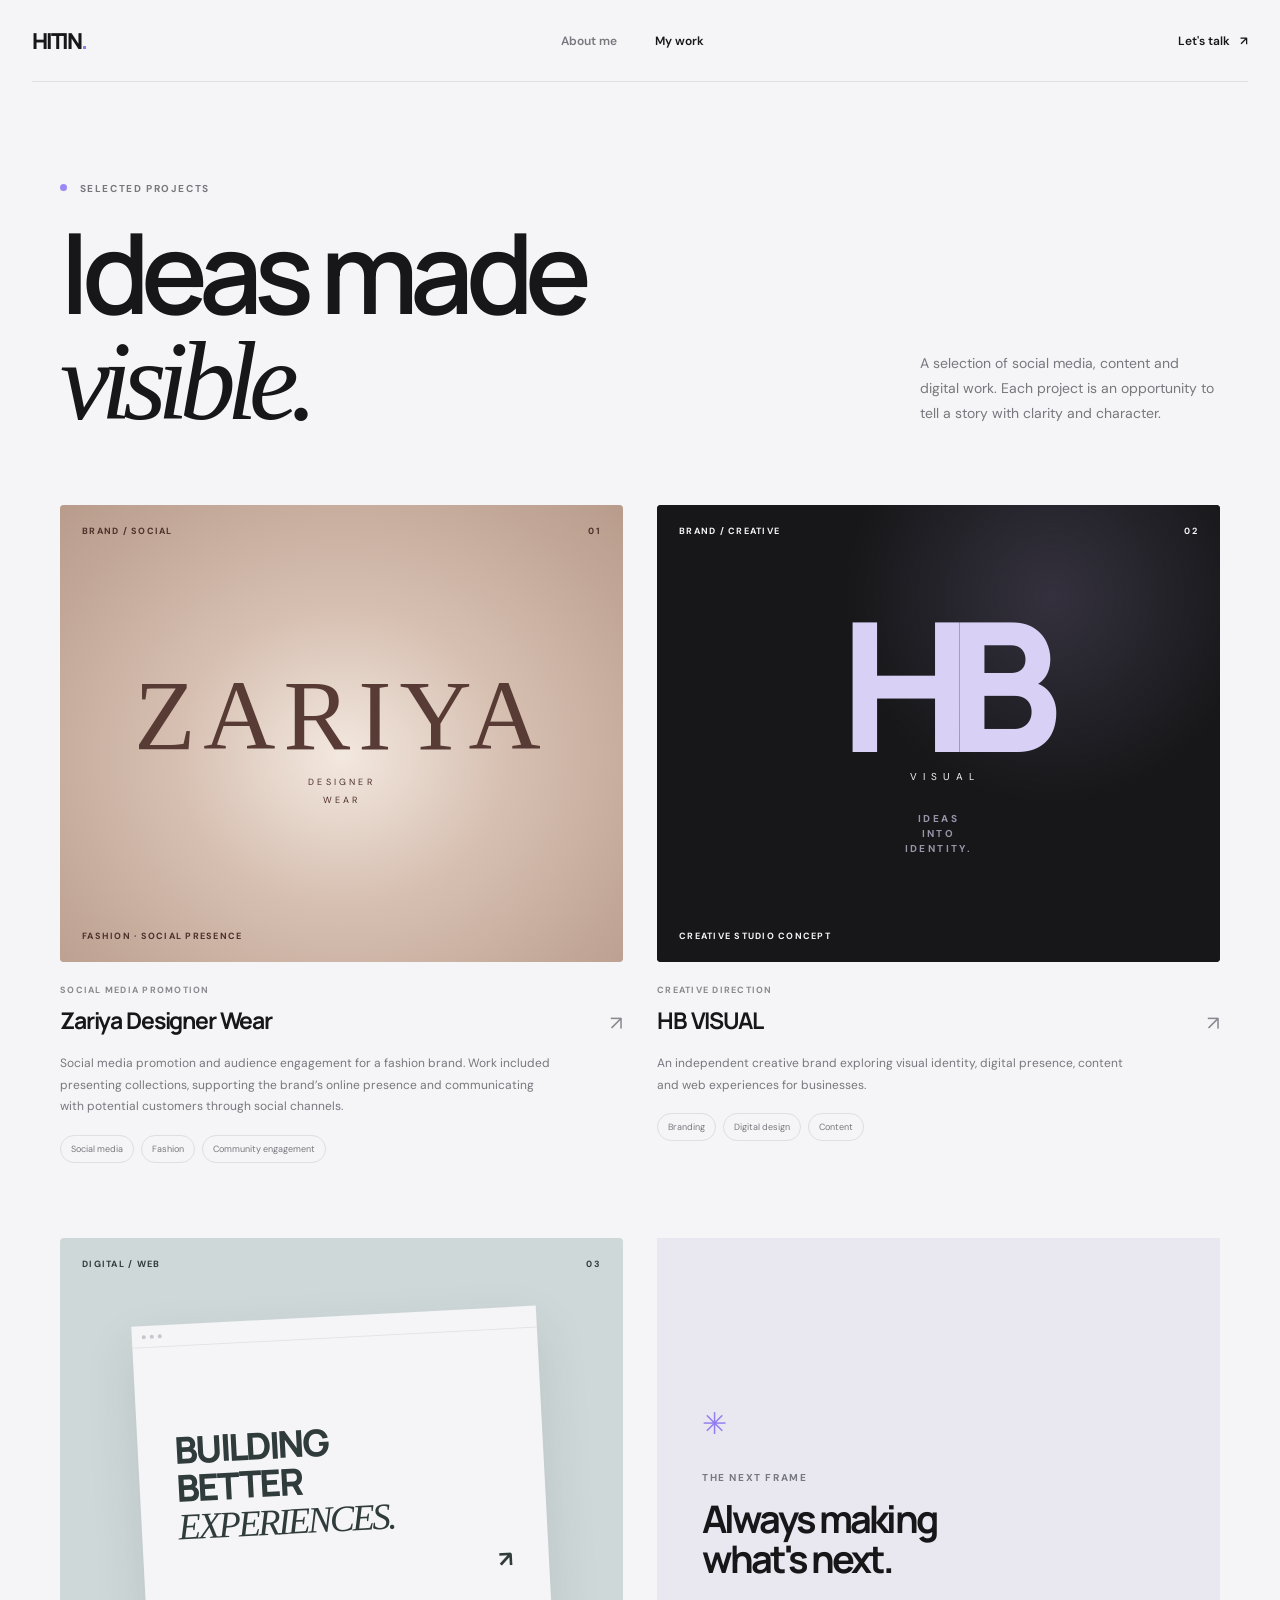
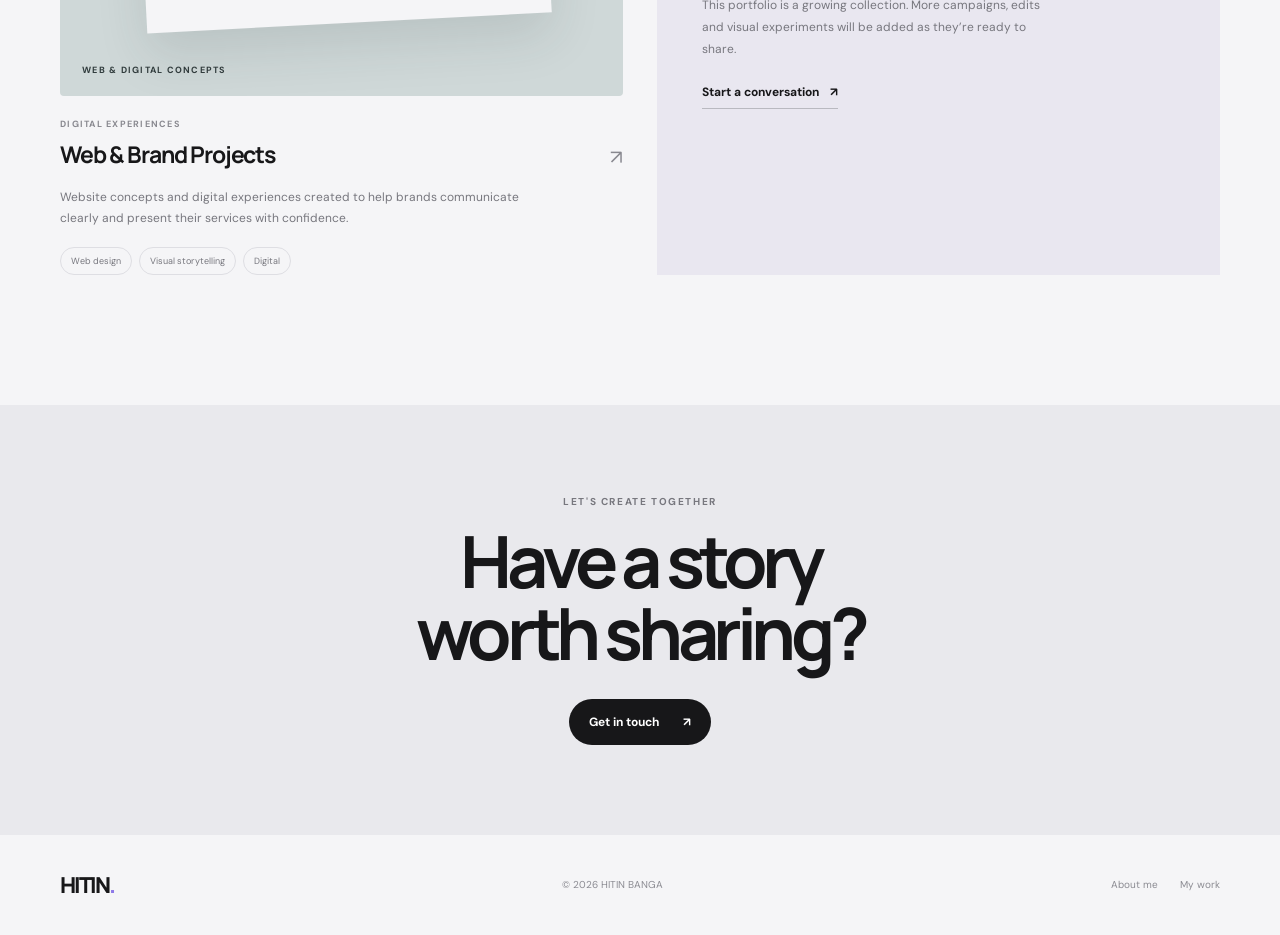
==== work.html @ bdd5cc78 "Add files via upload" ====
<!DOCTYPE html>
<html lang="en">
<head>
  <meta charset="UTF-8">
  <meta name="viewport" content="width=device-width, initial-scale=1">
  <meta name="theme-color" content="#f5f5f7">
  <meta name="description" content="Selected content, social media and digital projects by Hitin Banga.">
  <title>My Work — Hitin Banga</title>
  <link rel="preconnect" href="https://fonts.googleapis.com">
  <link rel="preconnect" href="https://fonts.gstatic.com" crossorigin>
  <link href="https://fonts.googleapis.com/css2?family=DM+Sans:wght@400;500;600;700&family=Manrope:wght@400;500;600;700;800&display=swap" rel="stylesheet">
  <link rel="stylesheet" href="assets/css/style.css">
  <script defer src="assets/js/main.js"></script>
</head>
<body>
  <header class="site-header">
    <a class="wordmark" href="index.html" aria-label="Hitin Banga home">HITIN<span>.</span></a>
    <nav class="nav" aria-label="Main navigation">
      <a class="nav-link" href="index.html">About me</a>
      <a class="nav-link active" href="work.html">My work</a>
    </nav>
    <a class="header-contact" href="index.html#contact">Let's talk <span aria-hidden="true">↗</span></a>
  </header>

  <main>
    <section class="work-hero page-shell">
      <div class="reveal">
        <p class="eyebrow"><span class="eyebrow-dot"></span> SELECTED PROJECTS</p>
        <h1>Ideas made<br><span class="serif-accent">visible.</span></h1>
      </div>
      <p class="work-hero-note reveal">A selection of social media, content and digital work. Each project is an opportunity to tell a story with clarity and character.</p>
    </section>

    <section class="work-grid page-shell">
      <article class="project-card project-feature reveal">
        <a class="project-visual visual-fashion" href="#zariya" aria-label="View Zariya project details">
          <div class="visual-topline"><span>BRAND / SOCIAL</span><span>01</span></div>
          <div class="fashion-art"><span>ZARIYA</span><i>DESIGNER<br>WEAR</i></div>
          <span class="visual-caption">FASHION · SOCIAL PRESENCE</span>
        </a>
        <div class="project-meta" id="zariya"><div><p class="project-type">SOCIAL MEDIA PROMOTION</p><h2>Zariya Designer Wear</h2></div><span class="project-arrow">↗</span></div>
        <p class="project-description">Social media promotion and audience engagement for a fashion brand. Work included presenting collections, supporting the brand’s online presence and communicating with potential customers through social channels.</p>
        <div class="tag-row"><span>Social media</span><span>Fashion</span><span>Community engagement</span></div>
      </article>

      <article class="project-card reveal">
        <a class="project-visual visual-hb" href="#hbvisual" aria-label="View HB VISUAL project details">
          <div class="visual-topline"><span>BRAND / CREATIVE</span><span>02</span></div>
          <div class="hb-art"><span>HB</span><small>VISUAL</small><b>IDEAS<br>INTO<br>IDENTITY.</b></div>
          <span class="visual-caption">CREATIVE STUDIO CONCEPT</span>
        </a>
        <div class="project-meta" id="hbvisual"><div><p class="project-type">CREATIVE DIRECTION</p><h2>HB VISUAL</h2></div><span class="project-arrow">↗</span></div>
        <p class="project-description">An independent creative brand exploring visual identity, digital presence, content and web experiences for businesses.</p>
        <div class="tag-row"><span>Branding</span><span>Digital design</span><span>Content</span></div>
      </article>

      <article class="project-card reveal">
        <a class="project-visual visual-digital" href="#digital" aria-label="View digital projects">
          <div class="visual-topline"><span>DIGITAL / WEB</span><span>03</span></div>
          <div class="digital-art"><div class="browser-bar"><i></i><i></i><i></i></div><div class="browser-content"><span>BUILDING<br>BETTER<br><em>EXPERIENCES.</em></span><b>↗</b></div></div>
          <span class="visual-caption">WEB & DIGITAL CONCEPTS</span>
        </a>
        <div class="project-meta" id="digital"><div><p class="project-type">DIGITAL EXPERIENCES</p><h2>Web & Brand Projects</h2></div><span class="project-arrow">↗</span></div>
        <p class="project-description">Website concepts and digital experiences created to help brands communicate clearly and present their services with confidence.</p>
        <div class="tag-row"><span>Web design</span><span>Visual storytelling</span><span>Digital</span></div>
      </article>

      <article class="project-card project-note-card reveal">
        <div class="note-card-inner">
          <span class="note-star">✳</span>
          <p class="eyebrow">THE NEXT FRAME</p>
          <h2>Always making<br>what's next.</h2>
          <p>This portfolio is a growing collection. More campaigns, edits and visual experiments will be added as they’re ready to share.</p>
          <a class="arrow-link" href="index.html#contact">Start a conversation <span>↗</span></a>
        </div>
      </article>
    </section>

    <section class="work-cta">
      <div class="page-shell work-cta-inner reveal">
        <p class="eyebrow">LET'S CREATE TOGETHER</p>
        <h2>Have a story<br>worth sharing?</h2>
        <a class="button button-dark" href="index.html#contact">Get in touch <span>↗</span></a>
      </div>
    </section>
  </main>

  <footer class="site-footer page-shell">
    <a class="wordmark" href="index.html">HITIN<span>.</span></a>
    <span>© <span id="year"></span> HITIN BANGA</span>
    <div class="footer-links"><a href="index.html">About me</a><a href="work.html">My work</a></div>
  </footer>
</body>
</html>
---- assets/css/style.css ----
:root {
  --paper: #f5f5f7;
  --white: #fff;
  --ink: #171719;
  --muted: #77777e;
  --line: #dedee3;
  --accent: #b7a4ff;
  --font: "DM Sans", -apple-system, BlinkMacSystemFont, "Segoe UI", sans-serif;
  --display: "Manrope", var(--font);
}
* { box-sizing: border-box; }
html { scroll-behavior: smooth; }
body { margin: 0; background: var(--paper); color: var(--ink); font-family: var(--font); -webkit-font-smoothing: antialiased; }
a { color: inherit; text-decoration: none; }
.page-shell { width: min(1160px, calc(100% - 64px)); margin: 0 auto; }
.site-header { height: 82px; width: min(1320px, calc(100% - 64px)); margin: auto; display: flex; align-items: center; justify-content: space-between; border-bottom: 1px solid var(--line); }
.wordmark { font-family: var(--display); font-weight: 800; letter-spacing: -.09em; font-size: 22px; }
.wordmark span { color: #8e79e8; }
.nav { display: flex; align-items: center; gap: 38px; }
.nav-link, .header-contact { font-size: 12px; font-weight: 600; color: #77777e; transition: color .2s ease; }
.nav-link:hover, .nav-link.active, .header-contact { color: var(--ink); }
.header-contact span { margin-left: 7px; }
.hero { min-height: 660px; display: grid; grid-template-columns: 1.1fr .9fr; align-items: center; gap: 70px; padding-top: 76px; padding-bottom: 86px; }
.eyebrow { margin: 0 0 24px; font-size: 10px; font-weight: 700; letter-spacing: .16em; color: #77777e; }
.eyebrow-dot { display: inline-block; width: 7px; height: 7px; border-radius: 50%; background: #9b87f5; margin-right: 9px; vertical-align: 1px; }
h1, h2, h3, p { margin-top: 0; }
h1, h2 { font-family: var(--display); letter-spacing: -.075em; }
.hero h1 { font-size: clamp(56px, 7vw, 92px); line-height: .99; font-weight: 600; margin: 0 0 30px; }
.serif-accent { font-family: Georgia, "Times New Roman", serif; font-weight: 400; font-style: italic; letter-spacing: -.08em; }
.hero-intro { max-width: 440px; font-size: 16px; line-height: 1.8; color: #6e6e75; }
.hero-actions { display: flex; align-items: center; gap: 28px; margin-top: 36px; }
.button { display: inline-flex; align-items: center; justify-content: center; gap: 24px; padding: 15px 20px; border-radius: 999px; font-size: 12px; font-weight: 700; transition: transform .2s ease, background .2s ease; }
.button:hover { transform: translateY(-3px); }
.button-dark { color: white; background: var(--ink); }
.button-dark:hover { background: #38383d; }
.button-light { color: var(--ink); background: white; }
.text-link, .arrow-link { font-size: 12px; font-weight: 700; }
.text-link span, .arrow-link span { margin-left: 8px; }
.hero-visual { position: relative; max-width: 470px; width: 100%; justify-self: end; }
.portrait-frame { height: 500px; border-radius: 5px; overflow: hidden; position: relative; background: linear-gradient(145deg, #e5e1ed, #c5bdcf 52%, #9991a6); }
.portrait-placeholder { height: 100%; display: flex; align-items: center; justify-content: center; flex-direction: column; background: radial-gradient(ellipse at 50% 35%, rgba(255,255,255,.55), transparent 45%), linear-gradient(145deg, #d9d5e1, #a8a0b5); }
.portrait-monogram { font-family: var(--display); font-size: clamp(100px, 16vw, 190px); font-weight: 800; letter-spacing: -.12em; color: rgba(255,255,255,.72); }
.portrait-note { font-size: 9px; letter-spacing: .2em; line-height: 1.7; text-align: center; color: rgba(32,30,38,.58); }
.image-index { position: absolute; left: 20px; bottom: 18px; color: white; font-size: 9px; letter-spacing: .16em; }
.floating-note { position: absolute; right: -28px; bottom: 52px; background: white; padding: 17px 20px; display: flex; align-items: center; gap: 13px; box-shadow: 0 12px 35px #17171912; font-size: 11px; line-height: 1.5; }
.note-star { font-size: 25px; color: #927df0; }
.intro-strip { border-top: 1px solid var(--line); border-bottom: 1px solid var(--line); }
.strip-inner { min-height: 68px; display: flex; justify-content: space-between; align-items: center; gap: 20px; color: #898990; font-size: 9px; letter-spacing: .13em; font-weight: 700; }
.strip-line { height: 1px; flex: 1; background: var(--line); max-width: 100px; }
.section { padding-top: 135px; padding-bottom: 135px; }
.section-heading h2, .skills-title h2 { font-size: clamp(42px, 5.2vw, 66px); line-height: 1.08; font-weight: 600; margin: 0; }
.muted { color: #a0a0a7; }
.about-grid { display: grid; grid-template-columns: 1fr 1fr; gap: 100px; margin-top: 75px; }
.large-copy { max-width: 480px; font-family: var(--display); font-size: 27px; line-height: 1.45; letter-spacing: -.045em; }
.about-body { max-width: 470px; color: #77777e; font-size: 14px; line-height: 1.9; }
.about-body p { margin-bottom: 20px; }
.arrow-link { display: inline-block; margin-top: 12px; color: var(--ink); border-bottom: 1px solid #b9b9c0; padding-bottom: 8px; }
.skills-section { background: #ececf0; padding: 110px 0; }
.skills-layout { display: grid; grid-template-columns: .8fr 1.2fr; gap: 100px; }
.skill-list { border-top: 1px solid #d5d5dc; }
.skill-row { display: grid; grid-template-columns: 38px 1fr 1fr; align-items: center; gap: 12px; min-height: 68px; border-bottom: 1px solid #d5d5dc; }
.skill-row span:first-child { font-size: 10px; color: #a1a1a8; }
.skill-row strong { font-size: 13px; font-weight: 600; }
.skill-row span:last-child { font-size: 11px; color: #898990; text-align: right; }
.approach-section { padding-bottom: 150px; }
.principles { display: grid; grid-template-columns: repeat(3, 1fr); gap: 55px; margin-top: 75px; }
.principle { border-top: 1px solid var(--line); padding-top: 20px; }
.principle-number { color: #9b87f5; font-size: 10px; letter-spacing: .12em; }
.principle h3 { font-family: var(--display); font-size: 22px; letter-spacing: -.04em; margin: 35px 0 12px; }
.principle p { max-width: 260px; font-size: 13px; line-height: 1.8; color: #818188; }
.contact-band { background: #19191c; color: white; padding: 100px 0; }
.contact-inner { display: flex; justify-content: space-between; align-items: end; gap: 60px; }
.contact-band .eyebrow { color: #a4a4ac; }
.contact-band h2 { font-size: clamp(48px, 6vw, 76px); line-height: 1.04; font-weight: 500; margin: 0; }
.contact-band .serif-accent { color: #c3b6ff; }
.contact-side { max-width: 280px; padding-bottom: 5px; }
.contact-side p { font-size: 13px; line-height: 1.8; color: #aaaab1; margin-bottom: 25px; }
.site-footer { min-height: 100px; display: flex; justify-content: space-between; align-items: center; gap: 20px; }
.site-footer > span, .footer-links a { color: #8b8b92; font-size: 10px; }
.footer-links { display: flex; gap: 22px; }
.work-hero { min-height: 390px; display: flex; justify-content: space-between; align-items: end; padding-top: 100px; padding-bottom: 70px; gap: 60px; }
.work-hero h1 { font-size: clamp(65px, 9vw, 112px); line-height: .94; font-weight: 600; margin: 0; }
.work-hero-note { max-width: 300px; color: #77777e; font-size: 14px; line-height: 1.8; margin-bottom: 8px; }
.work-grid { display: grid; grid-template-columns: 1fr 1fr; column-gap: 34px; row-gap: 75px; padding-bottom: 130px; }
.project-visual { display: block; position: relative; width: 100%; aspect-ratio: 1.23; overflow: hidden; border-radius: 4px; transition: transform .35s ease; }
.project-visual:hover { transform: translateY(-5px); }
.visual-topline { position: absolute; z-index: 2; top: 20px; left: 22px; right: 22px; display: flex; justify-content: space-between; font-size: 9px; letter-spacing: .14em; font-weight: 700; }
.visual-caption { position: absolute; left: 22px; bottom: 20px; font-size: 9px; letter-spacing: .14em; font-weight: 700; }
.visual-fashion { background: #d9c9bb; color: #4d302a; }
.fashion-art { position: absolute; inset: 0; display: flex; align-items: center; justify-content: center; flex-direction: column; background: radial-gradient(ellipse at 50% 55%, #f3e8df 0, #d6bfb1 42%, #b89b8b 100%); }
.fashion-art span { font-family: Georgia, serif; font-size: clamp(50px, 8vw, 100px); letter-spacing: .08em; color: #573b34; }
.fashion-art i { font-style: normal; font-size: 9px; letter-spacing: .36em; line-height: 2; text-align: center; }
.visual-hb { background: #171719; color: #f5f5f7; }
.hb-art { position: absolute; inset: 0; display: flex; flex-direction: column; justify-content: center; align-items: center; background: radial-gradient(circle at 70% 20%, #34313e, transparent 38%), #171719; }
.hb-art > span { font-family: var(--display); font-size: clamp(100px, 15vw, 180px); line-height: .8; font-weight: 800; letter-spacing: -.14em; color: #d8d1f5; }
.hb-art small { font-size: 10px; letter-spacing: .6em; margin: 15px 0 28px 12px; }
.hb-art b { font-size: 10px; line-height: 1.5; letter-spacing: .24em; text-align: center; color: #9994a8; }
.visual-digital { background: #cfd8d8; color: #303b3c; }
.digital-art { position: absolute; width: 72%; height: 67%; top: 17%; left: 14%; background: #f5f5f7; box-shadow: 0 22px 50px #26353620; transform: rotate(-3deg); }
.browser-bar { height: 22px; border-bottom: 1px solid #e3e4e6; display: flex; align-items: center; gap: 4px; padding-left: 10px; }
.browser-bar i { height: 4px; width: 4px; border-radius: 50%; background: #c6c6cc; }
.browser-content { height: calc(100% - 22px); padding: 10% 9%; display: flex; justify-content: space-between; align-items: center; }
.browser-content span { font-family: var(--display); font-size: clamp(18px, 3vw, 37px); line-height: 1.03; font-weight: 800; letter-spacing: -.07em; }
.browser-content em { font-family: Georgia, serif; font-weight: 400; }
.browser-content b { font-size: 22px; align-self: end; }
.project-meta { display: flex; justify-content: space-between; align-items: end; margin-top: 22px; }
.project-type { font-size: 9px; color: #898990; letter-spacing: .14em; font-weight: 700; margin-bottom: 8px; }
.project-meta h2 { font-size: 23px; letter-spacing: -.05em; margin: 0; }
.project-arrow { font-size: 20px; color: #88888f; }
.project-description { max-width: 490px; font-size: 12px; line-height: 1.8; color: #77777e; margin: 17px 0; }
.tag-row { display: flex; flex-wrap: wrap; gap: 7px; }
.tag-row span { border: 1px solid #dedee3; border-radius: 99px; padding: 7px 10px; font-size: 9px; color: #77777e; }
.project-note-card { min-height: 300px; background: #e9e7f0; display: flex; align-items: center; padding: 45px; }
.note-card-inner { max-width: 340px; }
.note-card-inner .note-star { font-size: 30px; display: block; margin-bottom: 28px; }
.note-card-inner .eyebrow { margin-bottom: 14px; }
.note-card-inner h2 { font-size: 38px; line-height: 1.06; margin: 0 0 17px; }
.note-card-inner > p:not(.eyebrow) { font-size: 12px; line-height: 1.8; color: #77777e; }
.work-cta { background: #e9e9ed; padding: 90px 0; text-align: center; }
.work-cta .eyebrow { margin-bottom: 17px; }
.work-cta h2 { font-size: clamp(46px, 6vw, 72px); line-height: 1; margin: 0 0 30px; }
.reveal { opacity: 0; transform: translateY(18px); transition: opacity .7s ease, transform .7s ease; }
.reveal.visible { opacity: 1; transform: translateY(0); }
@media (max-width: 760px) {
  .page-shell, .site-header { width: min(100% - 40px, 560px); }
  .site-header { height: 70px; }
  .nav { gap: 17px; }
  .nav-link, .header-contact { font-size: 10px; }
  .wordmark { font-size: 19px; }
  .hero { min-height: 0; grid-template-columns: 1fr; gap: 42px; padding-top: 75px; padding-bottom: 65px; }
  .hero h1 { font-size: clamp(57px, 15vw, 82px); }
  .hero-visual { justify-self: center; max-width: 420px; }
  .portrait-frame { height: 390px; }
  .floating-note { right: -8px; bottom: 32px; }
  .strip-inner { flex-wrap: wrap; justify-content: center; gap: 10px 14px; padding: 17px 0; font-size: 8px; }
  .strip-line { display: none; }
  .section { padding-top: 85px; padding-bottom: 85px; }
  .about-grid, .skills-layout { grid-template-columns: 1fr; gap: 35px; margin-top: 45px; }
  .large-copy { font-size: 24px; }
  .skills-section { padding: 80px 0; }
  .skill-row { grid-template-columns: 25px 1fr; padding: 13px 0; }
  .skill-row span:last-child { grid-column: 2; text-align: left; }
  .principles { grid-template-columns: 1fr; gap: 28px; margin-top: 48px; }
  .principle h3 { margin-top: 20px; }
  .contact-band { padding: 75px 0; }
  .contact-inner { display: block; }
  .contact-side { margin-top: 35px; }
  .site-footer { min-height: 90px; flex-wrap: wrap; padding-top: 20px; padding-bottom: 20px; }
  .site-footer > span { order: 3; width: 100%; }
  .work-hero { min-height: 0; display: block; padding-top: 80px; padding-bottom: 50px; }
  .work-hero-note { margin-top: 30px; }
  .work-grid { grid-template-columns: 1fr; row-gap: 55px; padding-bottom: 85px; }
  .project-visual { aspect-ratio: 1.15; }
  .project-note-card { min-height: 280px; padding: 32px; }
  .work-cta { padding: 75px 0; }
}
@media (prefers-reduced-motion: reduce) {
  *, *::before, *::after { scroll-behavior: auto !important; transition-duration: .01ms !important; animation-duration: .01ms !important; }
  .reveal { opacity: 1; transform: none; }
}
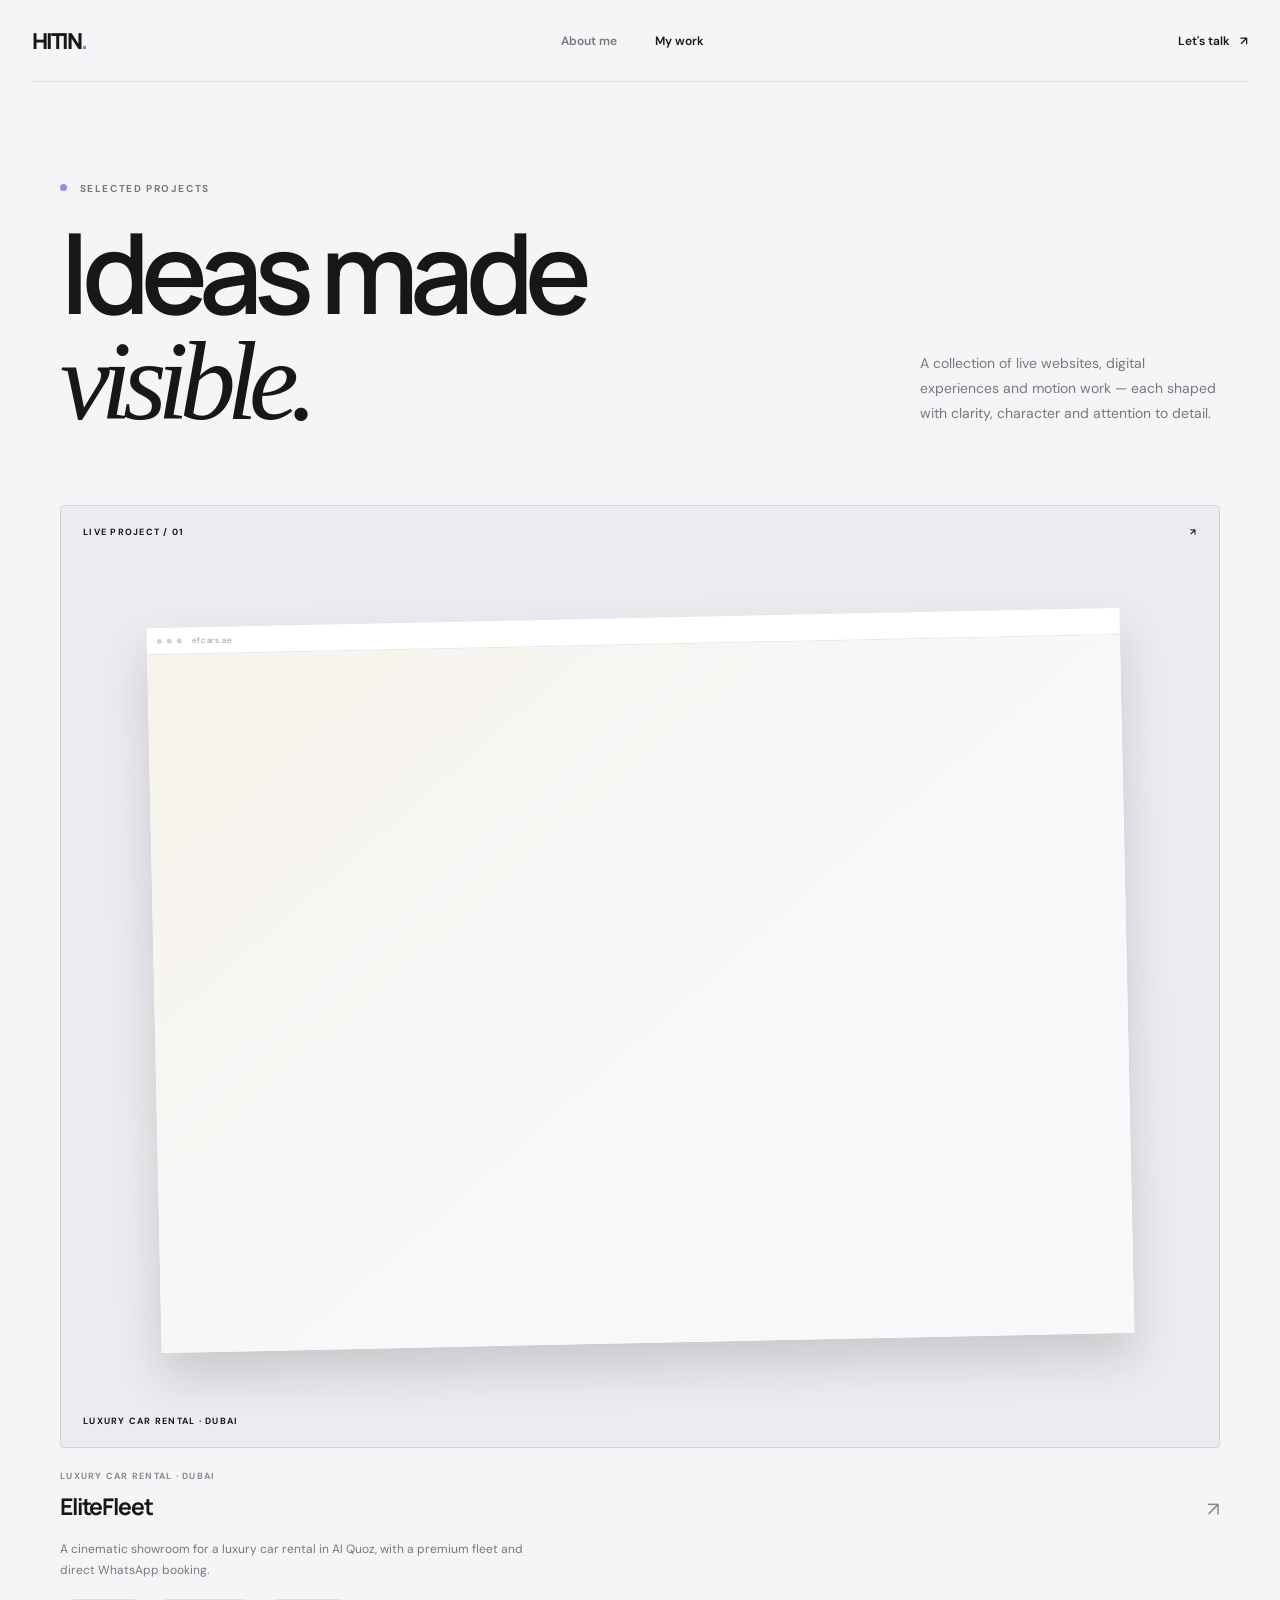
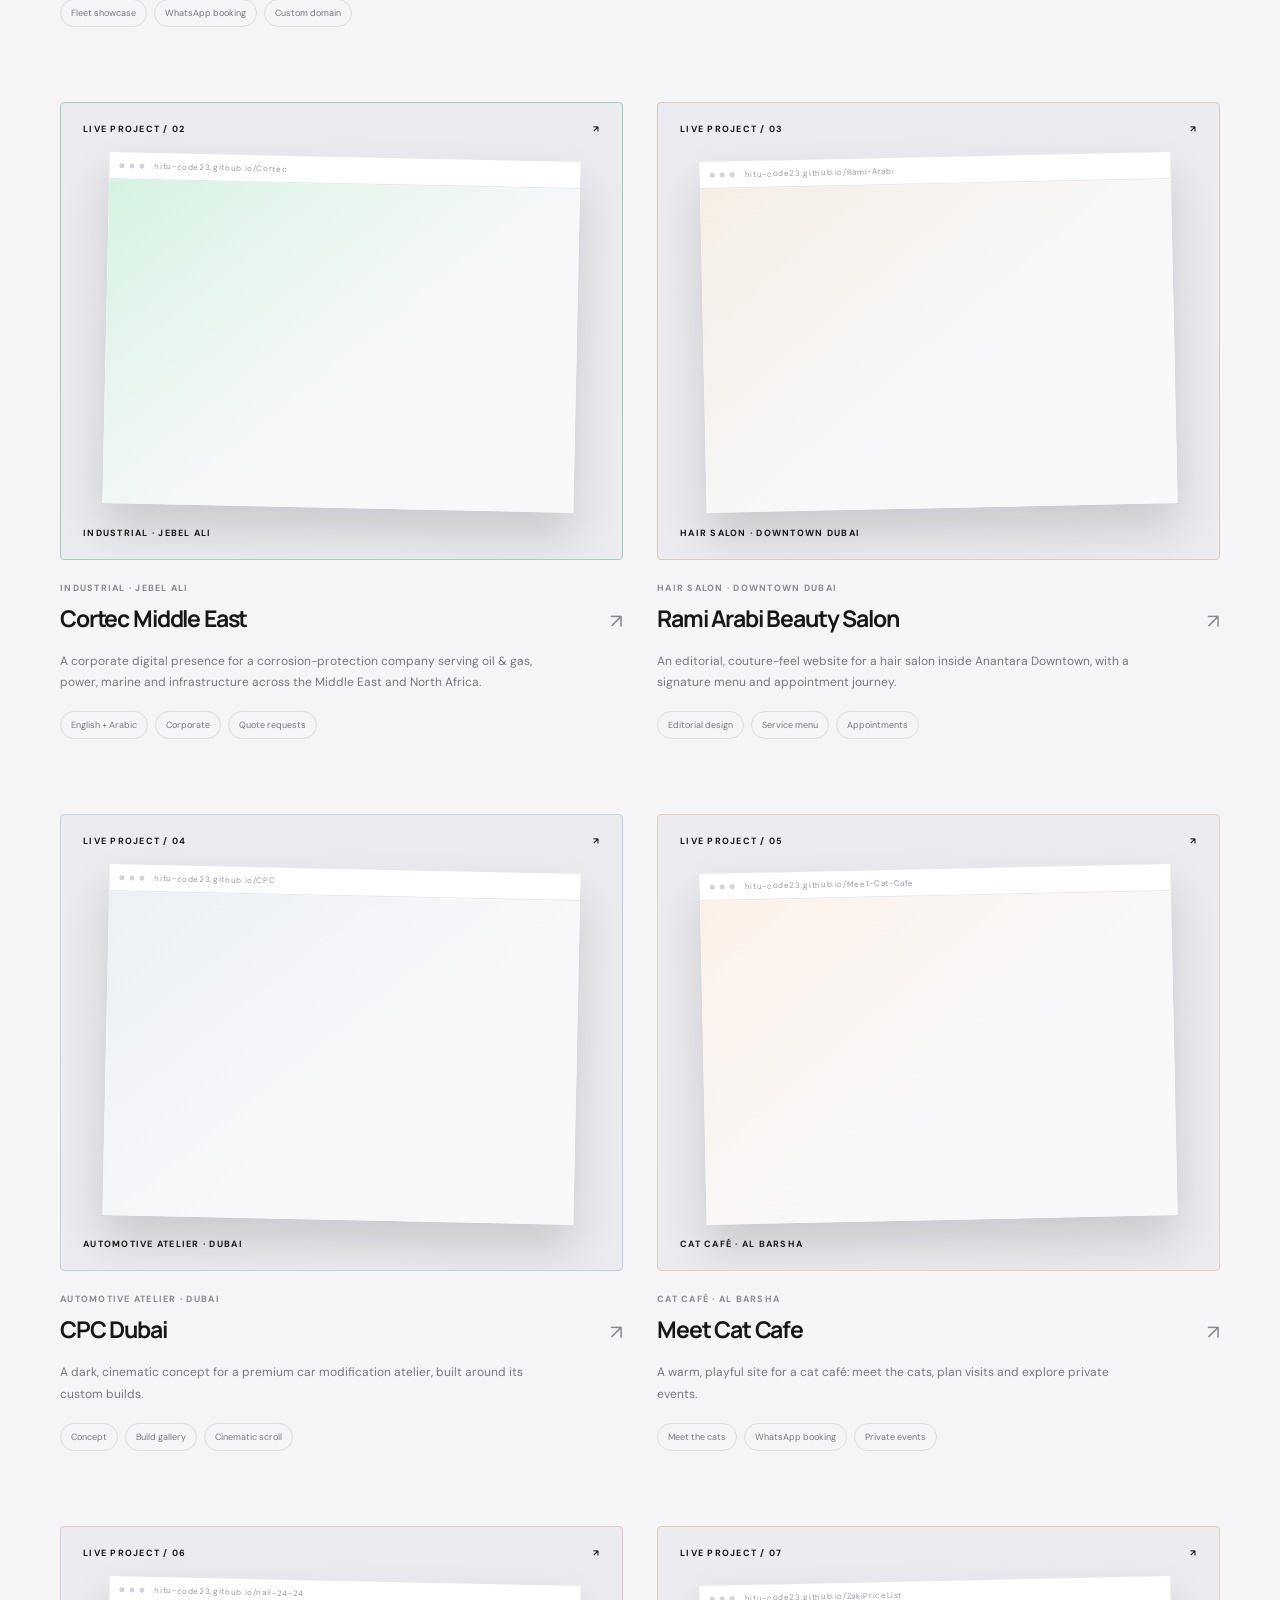
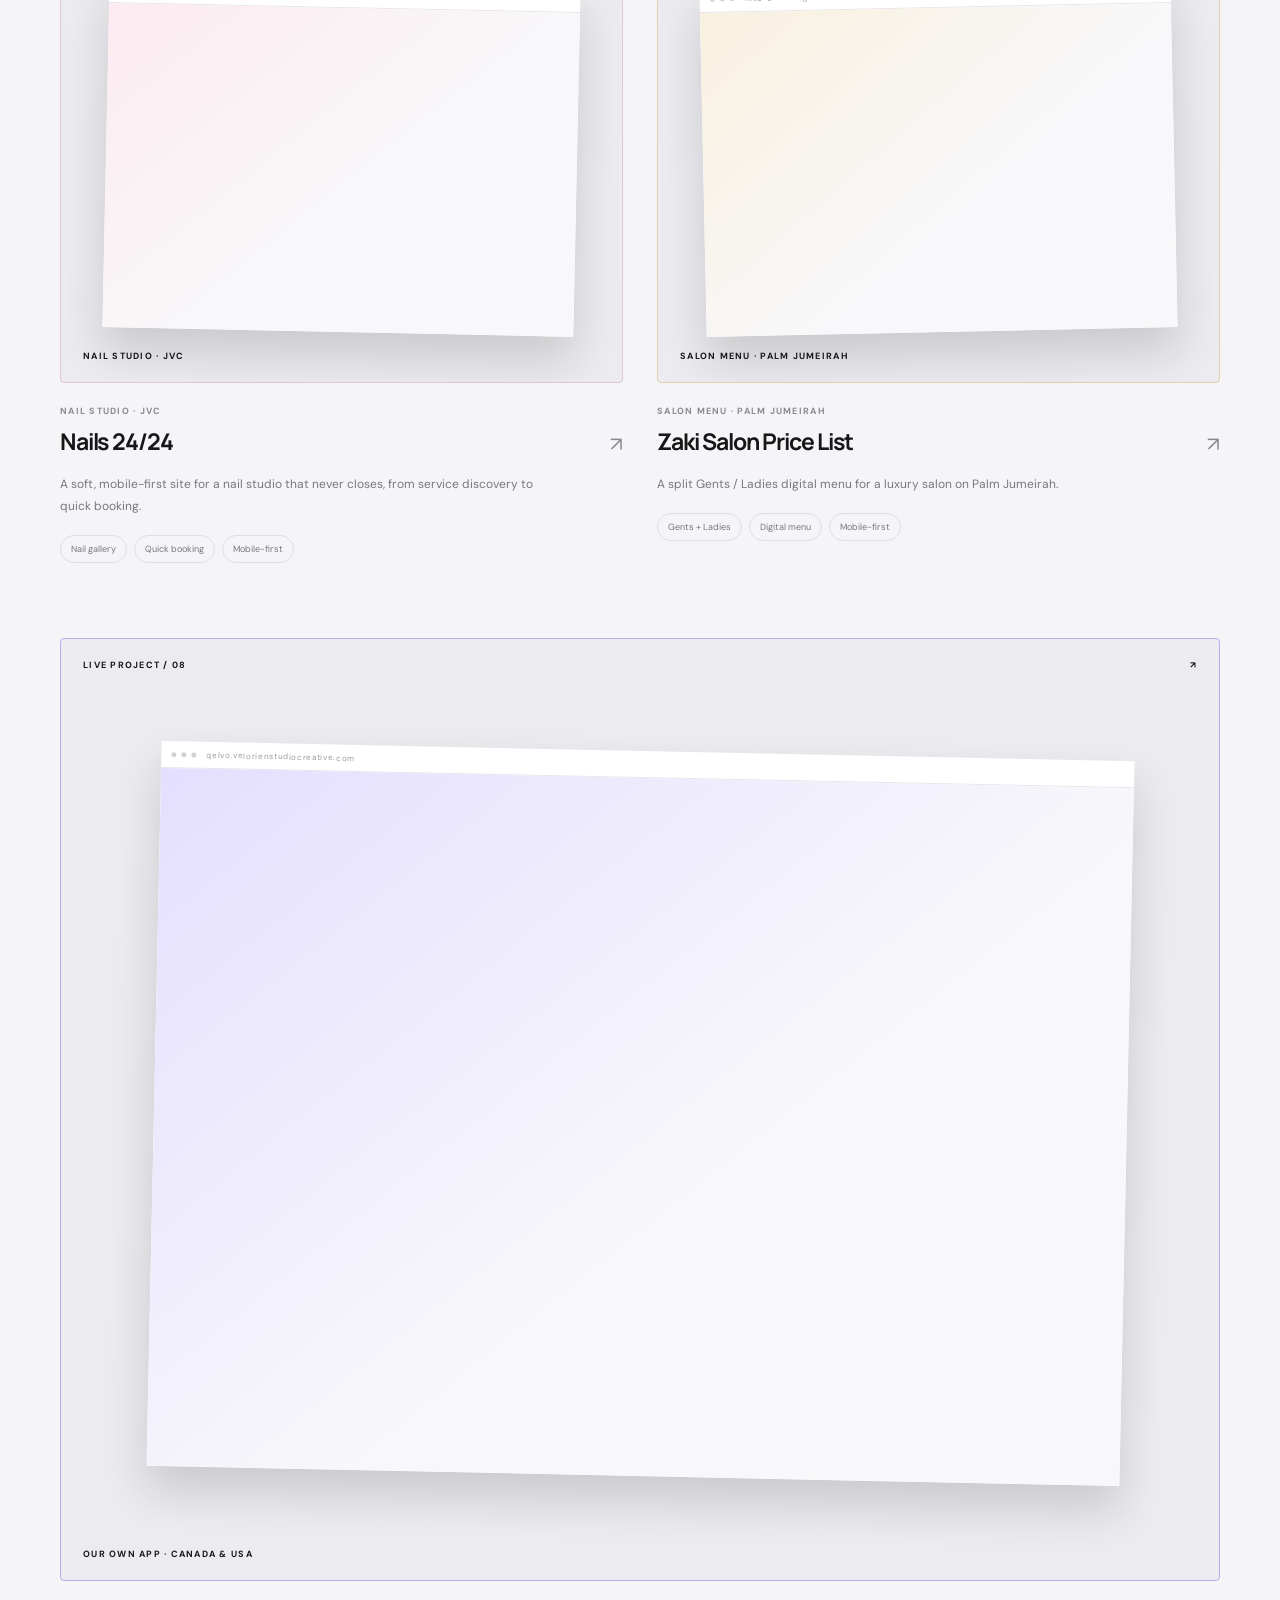
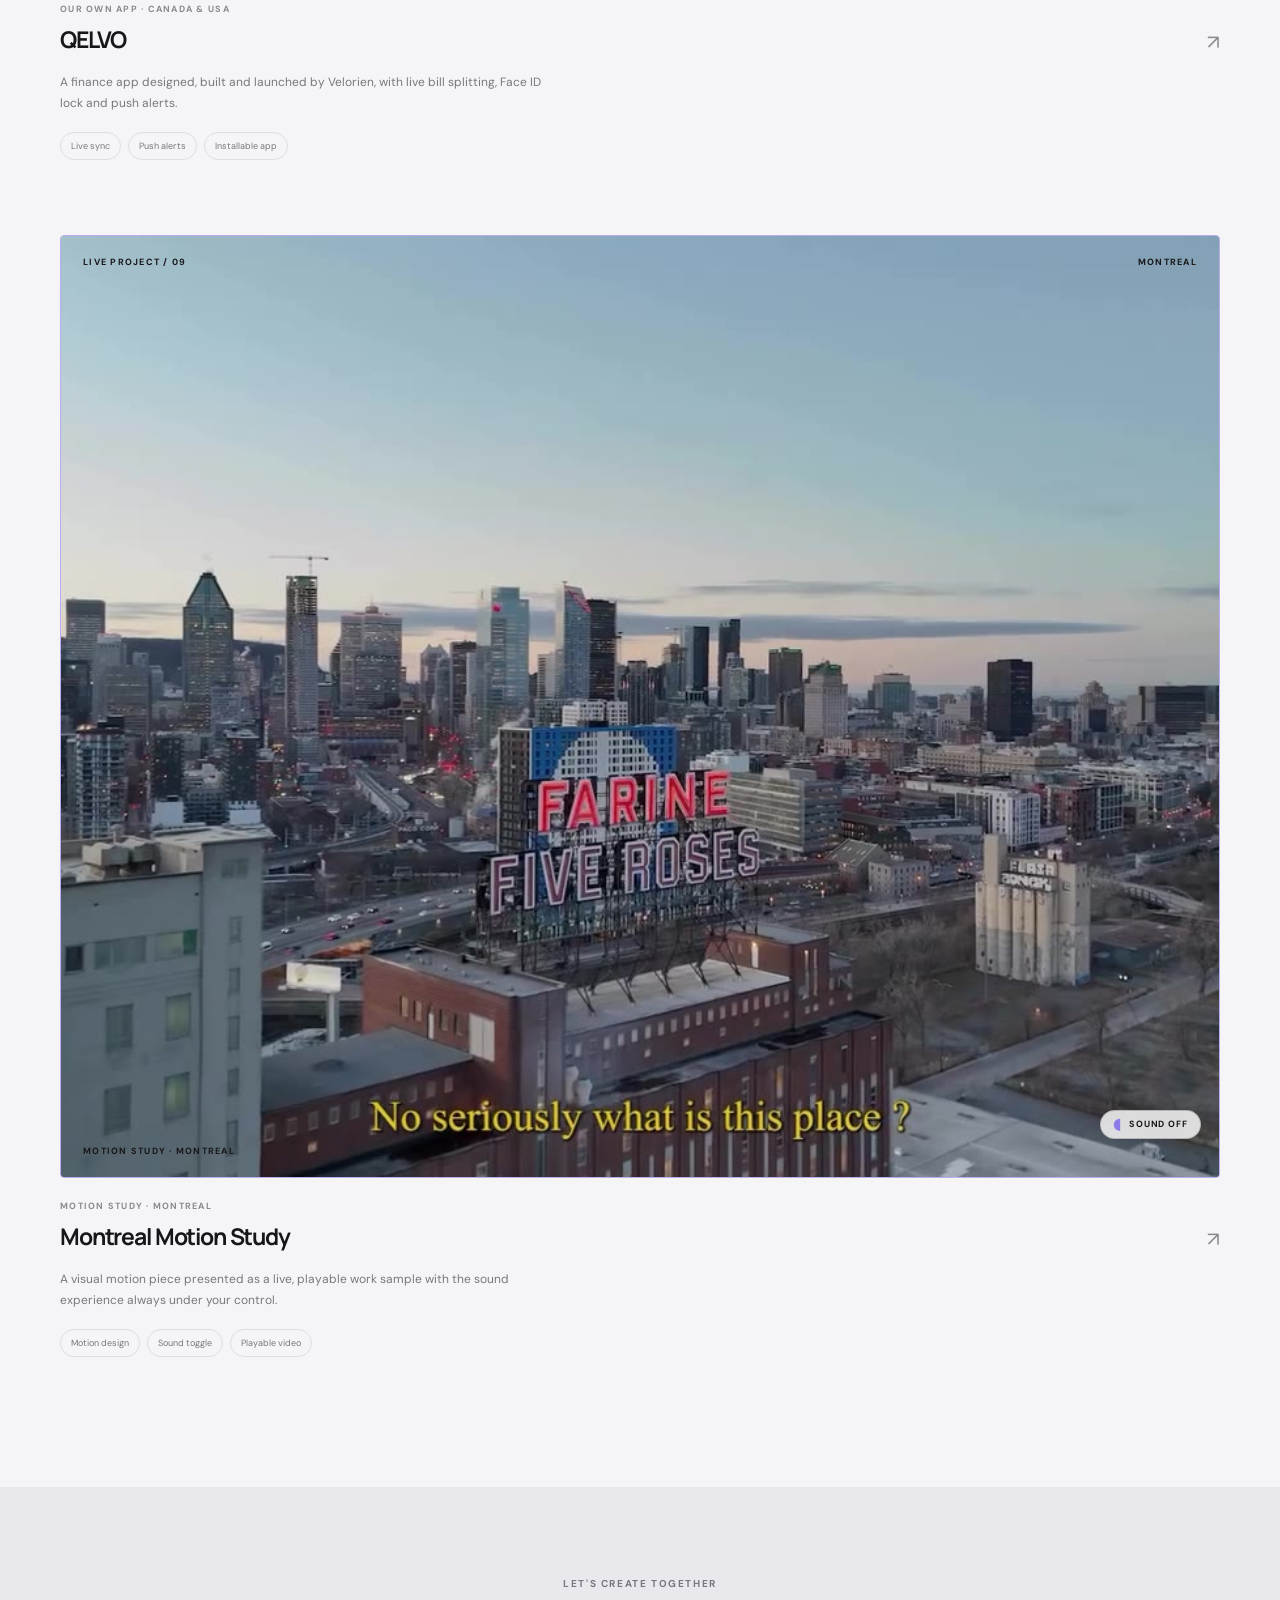
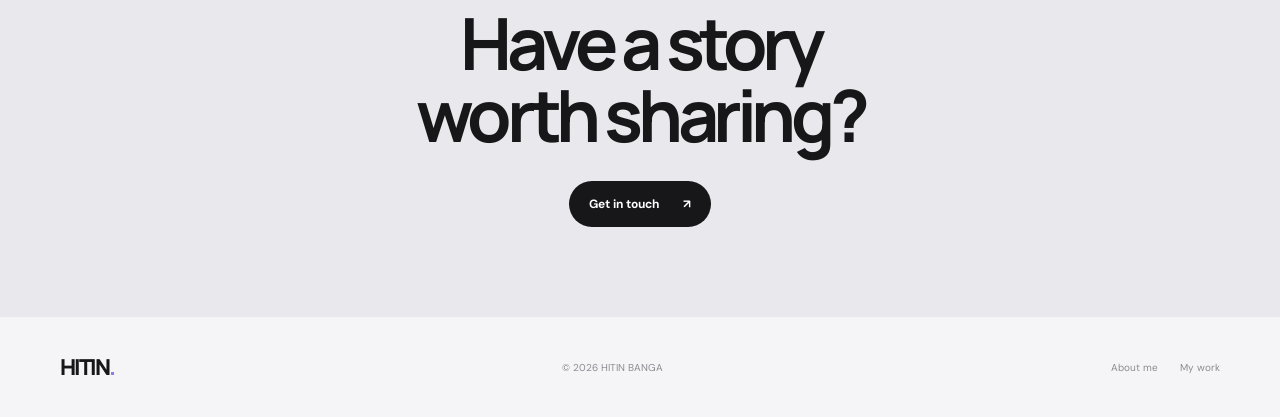
==== commit 08360d8f: "Expand portfolio with live project collection" ====
--- a/work.html
+++ b/work.html
@@ -28,51 +28,100 @@
         <p class="eyebrow"><span class="eyebrow-dot"></span> SELECTED PROJECTS</p>
         <h1>Ideas made<br><span class="serif-accent">visible.</span></h1>
       </div>
-      <p class="work-hero-note reveal">A selection of social media, content and digital work. Each project is an opportunity to tell a story with clarity and character.</p>
+      <p class="work-hero-note reveal">A collection of live websites, digital experiences and motion work — each shaped with clarity, character and attention to detail.</p>
     </section>
 
-    <section class="work-grid page-shell">
-      <article class="project-card project-feature reveal">
-        <a class="project-visual visual-fashion" href="#zariya" aria-label="View Zariya project details">
-          <div class="visual-topline"><span>BRAND / SOCIAL</span><span>01</span></div>
-          <div class="fashion-art"><span>ZARIYA</span><i>DESIGNER<br>WEAR</i></div>
-          <span class="visual-caption">FASHION · SOCIAL PRESENCE</span>
+    <section class="work-grid page-shell live-project-grid">
+      <article class="project-card project-feature reveal live-project" style="--project-accent:#d8c39a">
+        <a class="project-visual live-visual" href="https://efcars.ae/" target="_blank" rel="noopener" aria-label="Open the EliteFleet website">
+          <div class="visual-topline"><span>LIVE PROJECT / 01</span><span>↗</span></div>
+          <div class="live-browser"><div class="live-browser-bar"><i></i><i></i><i></i><span>efcars.ae</span></div><div class="live-preview" data-live-url="https://efcars.ae/" data-live-title="Live preview of EliteFleet"><span class="live-placeholder">Loading live preview</span></div></div>
+          <span class="visual-caption">LUXURY CAR RENTAL · DUBAI</span>
         </a>
-        <div class="project-meta" id="zariya"><div><p class="project-type">SOCIAL MEDIA PROMOTION</p><h2>Zariya Designer Wear</h2></div><span class="project-arrow">↗</span></div>
-        <p class="project-description">Social media promotion and audience engagement for a fashion brand. Work included presenting collections, supporting the brand’s online presence and communicating with potential customers through social channels.</p>
-        <div class="tag-row"><span>Social media</span><span>Fashion</span><span>Community engagement</span></div>
+        <div class="project-meta"><div><p class="project-type">LUXURY CAR RENTAL · DUBAI</p><h2>EliteFleet</h2></div><span class="project-arrow">↗</span></div>
+        <p class="project-description">A cinematic showroom for a luxury car rental in Al Quoz, with a premium fleet and direct WhatsApp booking.</p>
+        <div class="tag-row"><span>Fleet showcase</span><span>WhatsApp booking</span><span>Custom domain</span></div>
       </article>
-
-      <article class="project-card reveal">
-        <a class="project-visual visual-hb" href="#hbvisual" aria-label="View HB VISUAL project details">
-          <div class="visual-topline"><span>BRAND / CREATIVE</span><span>02</span></div>
-          <div class="hb-art"><span>HB</span><small>VISUAL</small><b>IDEAS<br>INTO<br>IDENTITY.</b></div>
-          <span class="visual-caption">CREATIVE STUDIO CONCEPT</span>
+      <article class="project-card reveal live-project" style="--project-accent:#2fbf71">
+        <a class="project-visual live-visual" href="https://hitu-code23.github.io/Cortec/" target="_blank" rel="noopener" aria-label="Open the Cortec Middle East website">
+          <div class="visual-topline"><span>LIVE PROJECT / 02</span><span>↗</span></div>
+          <div class="live-browser"><div class="live-browser-bar"><i></i><i></i><i></i><span>hitu-code23.github.io/Cortec</span></div><div class="live-preview" data-live-url="https://hitu-code23.github.io/Cortec/" data-live-title="Live preview of Cortec Middle East"><span class="live-placeholder">Loading live preview</span></div></div>
+          <span class="visual-caption">INDUSTRIAL · JEBEL ALI</span>
         </a>
-        <div class="project-meta" id="hbvisual"><div><p class="project-type">CREATIVE DIRECTION</p><h2>HB VISUAL</h2></div><span class="project-arrow">↗</span></div>
-        <p class="project-description">An independent creative brand exploring visual identity, digital presence, content and web experiences for businesses.</p>
-        <div class="tag-row"><span>Branding</span><span>Digital design</span><span>Content</span></div>
+        <div class="project-meta"><div><p class="project-type">INDUSTRIAL · JEBEL ALI</p><h2>Cortec Middle East</h2></div><span class="project-arrow">↗</span></div>
+        <p class="project-description">A corporate digital presence for a corrosion-protection company serving oil & gas, power, marine and infrastructure across the Middle East and North Africa.</p>
+        <div class="tag-row"><span>English + Arabic</span><span>Corporate</span><span>Quote requests</span></div>
       </article>
-
-      <article class="project-card reveal">
-        <a class="project-visual visual-digital" href="#digital" aria-label="View digital projects">
-          <div class="visual-topline"><span>DIGITAL / WEB</span><span>03</span></div>
-          <div class="digital-art"><div class="browser-bar"><i></i><i></i><i></i></div><div class="browser-content"><span>BUILDING<br>BETTER<br><em>EXPERIENCES.</em></span><b>↗</b></div></div>
-          <span class="visual-caption">WEB & DIGITAL CONCEPTS</span>
+      <article class="project-card reveal live-project" style="--project-accent:#c9a978">
+        <a class="project-visual live-visual" href="https://hitu-code23.github.io/Rami-Arabi/" target="_blank" rel="noopener" aria-label="Open the Rami Arabi Beauty Salon website">
+          <div class="visual-topline"><span>LIVE PROJECT / 03</span><span>↗</span></div>
+          <div class="live-browser"><div class="live-browser-bar"><i></i><i></i><i></i><span>hitu-code23.github.io/Rami-Arabi</span></div><div class="live-preview" data-live-url="https://hitu-code23.github.io/Rami-Arabi/" data-live-title="Live preview of Rami Arabi Beauty Salon"><span class="live-placeholder">Loading live preview</span></div></div>
+          <span class="visual-caption">HAIR SALON · DOWNTOWN DUBAI</span>
         </a>
-        <div class="project-meta" id="digital"><div><p class="project-type">DIGITAL EXPERIENCES</p><h2>Web & Brand Projects</h2></div><span class="project-arrow">↗</span></div>
-        <p class="project-description">Website concepts and digital experiences created to help brands communicate clearly and present their services with confidence.</p>
-        <div class="tag-row"><span>Web design</span><span>Visual storytelling</span><span>Digital</span></div>
+        <div class="project-meta"><div><p class="project-type">HAIR SALON · DOWNTOWN DUBAI</p><h2>Rami Arabi Beauty Salon</h2></div><span class="project-arrow">↗</span></div>
+        <p class="project-description">An editorial, couture-feel website for a hair salon inside Anantara Downtown, with a signature menu and appointment journey.</p>
+        <div class="tag-row"><span>Editorial design</span><span>Service menu</span><span>Appointments</span></div>
       </article>
-
-      <article class="project-card project-note-card reveal">
-        <div class="note-card-inner">
-          <span class="note-star">✳</span>
-          <p class="eyebrow">THE NEXT FRAME</p>
-          <h2>Always making<br>what's next.</h2>
-          <p>This portfolio is a growing collection. More campaigns, edits and visual experiments will be added as they’re ready to share.</p>
-          <a class="arrow-link" href="index.html#contact">Start a conversation <span>↗</span></a>
+      <article class="project-card reveal live-project" style="--project-accent:#9fb6c8">
+        <a class="project-visual live-visual" href="https://hitu-code23.github.io/CPC/" target="_blank" rel="noopener" aria-label="Open the CPC Dubai website">
+          <div class="visual-topline"><span>LIVE PROJECT / 04</span><span>↗</span></div>
+          <div class="live-browser"><div class="live-browser-bar"><i></i><i></i><i></i><span>hitu-code23.github.io/CPC</span></div><div class="live-preview" data-live-url="https://hitu-code23.github.io/CPC/" data-live-title="Live preview of CPC Dubai"><span class="live-placeholder">Loading live preview</span></div></div>
+          <span class="visual-caption">AUTOMOTIVE ATELIER · DUBAI</span>
+        </a>
+        <div class="project-meta"><div><p class="project-type">AUTOMOTIVE ATELIER · DUBAI</p><h2>CPC Dubai</h2></div><span class="project-arrow">↗</span></div>
+        <p class="project-description">A dark, cinematic concept for a premium car modification atelier, built around its custom builds.</p>
+        <div class="tag-row"><span>Concept</span><span>Build gallery</span><span>Cinematic scroll</span></div>
+      </article>
+      <article class="project-card reveal live-project" style="--project-accent:#f2b98a">
+        <a class="project-visual live-visual" href="https://hitu-code23.github.io/Meet-Cat-Cafe/" target="_blank" rel="noopener" aria-label="Open the Meet Cat Cafe website">
+          <div class="visual-topline"><span>LIVE PROJECT / 05</span><span>↗</span></div>
+          <div class="live-browser"><div class="live-browser-bar"><i></i><i></i><i></i><span>hitu-code23.github.io/Meet-Cat-Cafe</span></div><div class="live-preview" data-live-url="https://hitu-code23.github.io/Meet-Cat-Cafe/" data-live-title="Live preview of Meet Cat Cafe"><span class="live-placeholder">Loading live preview</span></div></div>
+          <span class="visual-caption">CAT CAFÉ · AL BARSHA</span>
+        </a>
+        <div class="project-meta"><div><p class="project-type">CAT CAFÉ · AL BARSHA</p><h2>Meet Cat Cafe</h2></div><span class="project-arrow">↗</span></div>
+        <p class="project-description">A warm, playful site for a cat café: meet the cats, plan visits and explore private events.</p>
+        <div class="tag-row"><span>Meet the cats</span><span>WhatsApp booking</span><span>Private events</span></div>
+      </article>
+      <article class="project-card reveal live-project" style="--project-accent:#f09ab4">
+        <a class="project-visual live-visual" href="https://hitu-code23.github.io/nail-24-24/" target="_blank" rel="noopener" aria-label="Open the Nails 24/24 website">
+          <div class="visual-topline"><span>LIVE PROJECT / 06</span><span>↗</span></div>
+          <div class="live-browser"><div class="live-browser-bar"><i></i><i></i><i></i><span>hitu-code23.github.io/nail-24-24</span></div><div class="live-preview" data-live-url="https://hitu-code23.github.io/nail-24-24/" data-live-title="Live preview of Nails 24/24"><span class="live-placeholder">Loading live preview</span></div></div>
+          <span class="visual-caption">NAIL STUDIO · JVC</span>
+        </a>
+        <div class="project-meta"><div><p class="project-type">NAIL STUDIO · JVC</p><h2>Nails 24/24</h2></div><span class="project-arrow">↗</span></div>
+        <p class="project-description">A soft, mobile-first site for a nail studio that never closes, from service discovery to quick booking.</p>
+        <div class="tag-row"><span>Nail gallery</span><span>Quick booking</span><span>Mobile-first</span></div>
+      </article>
+      <article class="project-card reveal live-project" style="--project-accent:#e0b45e">
+        <a class="project-visual live-visual" href="https://hitu-code23.github.io/ZakiPriceList/" target="_blank" rel="noopener" aria-label="Open the Zaki Salon Price List website">
+          <div class="visual-topline"><span>LIVE PROJECT / 07</span><span>↗</span></div>
+          <div class="live-browser"><div class="live-browser-bar"><i></i><i></i><i></i><span>hitu-code23.github.io/ZakiPriceList</span></div><div class="live-preview" data-live-url="https://hitu-code23.github.io/ZakiPriceList/" data-live-title="Live preview of Zaki Salon Price List"><span class="live-placeholder">Loading live preview</span></div></div>
+          <span class="visual-caption">SALON MENU · PALM JUMEIRAH</span>
+        </a>
+        <div class="project-meta"><div><p class="project-type">SALON MENU · PALM JUMEIRAH</p><h2>Zaki Salon Price List</h2></div><span class="project-arrow">↗</span></div>
+        <p class="project-description">A split Gents / Ladies digital menu for a luxury salon on Palm Jumeirah.</p>
+        <div class="tag-row"><span>Gents + Ladies</span><span>Digital menu</span><span>Mobile-first</span></div>
+      </article>
+      <article class="project-card project-feature reveal live-project" style="--project-accent:#7c5cff">
+        <a class="project-visual live-visual" href="https://qelvo.velorienstudiocreative.com/" target="_blank" rel="noopener" aria-label="Open the QELVO website">
+          <div class="visual-topline"><span>LIVE PROJECT / 08</span><span>↗</span></div>
+          <div class="live-browser"><div class="live-browser-bar"><i></i><i></i><i></i><span>qelvo.velorienstudiocreative.com</span></div><div class="live-preview" data-live-url="https://qelvo.velorienstudiocreative.com/" data-live-title="Live preview of QELVO"><span class="live-placeholder">Loading live preview</span></div></div>
+          <span class="visual-caption">OUR OWN APP · CANADA & USA</span>
+        </a>
+        <div class="project-meta"><div><p class="project-type">OUR OWN APP · CANADA & USA</p><h2>QELVO</h2></div><span class="project-arrow">↗</span></div>
+        <p class="project-description">A finance app designed, built and launched by Velorien, with live bill splitting, Face ID lock and push alerts.</p>
+        <div class="tag-row"><span>Live sync</span><span>Push alerts</span><span>Installable app</span></div>
+      </article>
+      <article class="project-card project-feature reveal live-project video-project" style="--project-accent:#7c5cff">
+        <div class="project-visual live-visual video-visual">
+          <div class="visual-topline"><span>LIVE PROJECT / 09</span><span>MONTREAL</span></div>
+          <video src="assets/video/montreal-motion-study.mp4" poster="assets/video/montreal-motion-study-poster.jpg" autoplay muted loop playsinline preload="metadata" aria-label="Montreal motion study video"></video>
+          <button class="video-sound-light" type="button" aria-pressed="false" aria-label="Turn sound on"><span class="sound-symbol">◖</span><span>Sound off</span></button>
+          <span class="visual-caption">MOTION STUDY · MONTREAL</span>
         </div>
+        <div class="project-meta"><div><p class="project-type">MOTION STUDY · MONTREAL</p><h2>Montreal Motion Study</h2></div><span class="project-arrow">↗</span></div>
+        <p class="project-description">A visual motion piece presented as a live, playable work sample with the sound experience always under your control.</p>
+        <div class="tag-row"><span>Motion design</span><span>Sound toggle</span><span>Playable video</span></div>
       </article>
     </section>
 
--- a/assets/css/style.css
+++ b/assets/css/style.css
@@ -158,3 +158,24 @@
   *, *::before, *::after { scroll-behavior: auto !important; transition-duration: .01ms !important; animation-duration: .01ms !important; }
   .reveal { opacity: 1; transform: none; }
 }
+
+/* Complete live portfolio collection — Velorien light editorial theme */
+.live-project-grid { align-items: start; }
+.live-project { --project-accent: #b7a4ff; }
+.live-project.project-feature { grid-column: 1 / -1; }
+.live-visual { background: #ececf0; color: var(--ink); border: 1px solid color-mix(in srgb, var(--project-accent) 38%, var(--line)); }
+.live-browser { position: absolute; inset: 12% 8% 11%; overflow: hidden; background: #fff; box-shadow: 0 24px 45px rgba(23,23,25,.16); transform: rotate(-1.2deg); transition: transform .4s ease, box-shadow .4s ease; }
+.live-project:nth-child(even) .live-browser { transform: rotate(1.2deg); }
+.live-visual:hover .live-browser { transform: rotate(0) translateY(-5px); box-shadow: 0 30px 56px rgba(23,23,25,.2); }
+.live-browser-bar { height: 27px; display: flex; align-items: center; gap: 5px; padding: 0 10px; border-bottom: 1px solid #e6e6eb; color: #9999a1; font-size: 8px; letter-spacing: .08em; white-space: nowrap; }
+.live-browser-bar i { width: 5px; height: 5px; border-radius: 50%; background: #d1d1d7; }
+.live-browser-bar span { overflow: hidden; text-overflow: ellipsis; margin-left: 5px; }
+.live-preview { position: absolute; inset: 27px 0 0; overflow: hidden; background: linear-gradient(140deg, color-mix(in srgb, var(--project-accent) 20%, white), #f8f8fa 58%); }
+.live-preview iframe { position: absolute; top: 0; left: 0; width: 1440px; height: 900px; border: 0; transform-origin: top left; pointer-events: none; }
+.live-placeholder { position: absolute; inset: 0; display: grid; place-items: center; color: #85858d; font-size: 10px; letter-spacing: .12em; text-transform: uppercase; }
+.video-project .live-visual { background: #dfe0e8; }
+.video-project .live-visual video { position: absolute; inset: 0; width: 100%; height: 100%; object-fit: cover; }
+.video-sound-light { position: absolute; z-index: 3; right: 18px; bottom: 38px; display: inline-flex; align-items: center; gap: 7px; padding: 9px 12px; border: 1px solid rgba(23,23,25,.2); border-radius: 999px; background: rgba(255,255,255,.82); color: var(--ink); font: 700 9px/1 var(--font); letter-spacing: .1em; text-transform: uppercase; cursor: pointer; backdrop-filter: blur(8px); }
+.video-sound-light:hover, .video-sound-light:focus-visible { background: var(--ink); color: #fff; }
+.sound-symbol { color: #8e79e8; font-size: 15px; line-height: .5; }
+@media (max-width: 760px) { .live-project.project-feature { grid-column: auto; } .live-browser { inset: 13% 7% 10%; } .video-sound-light { right: 12px; bottom: 32px; } }
